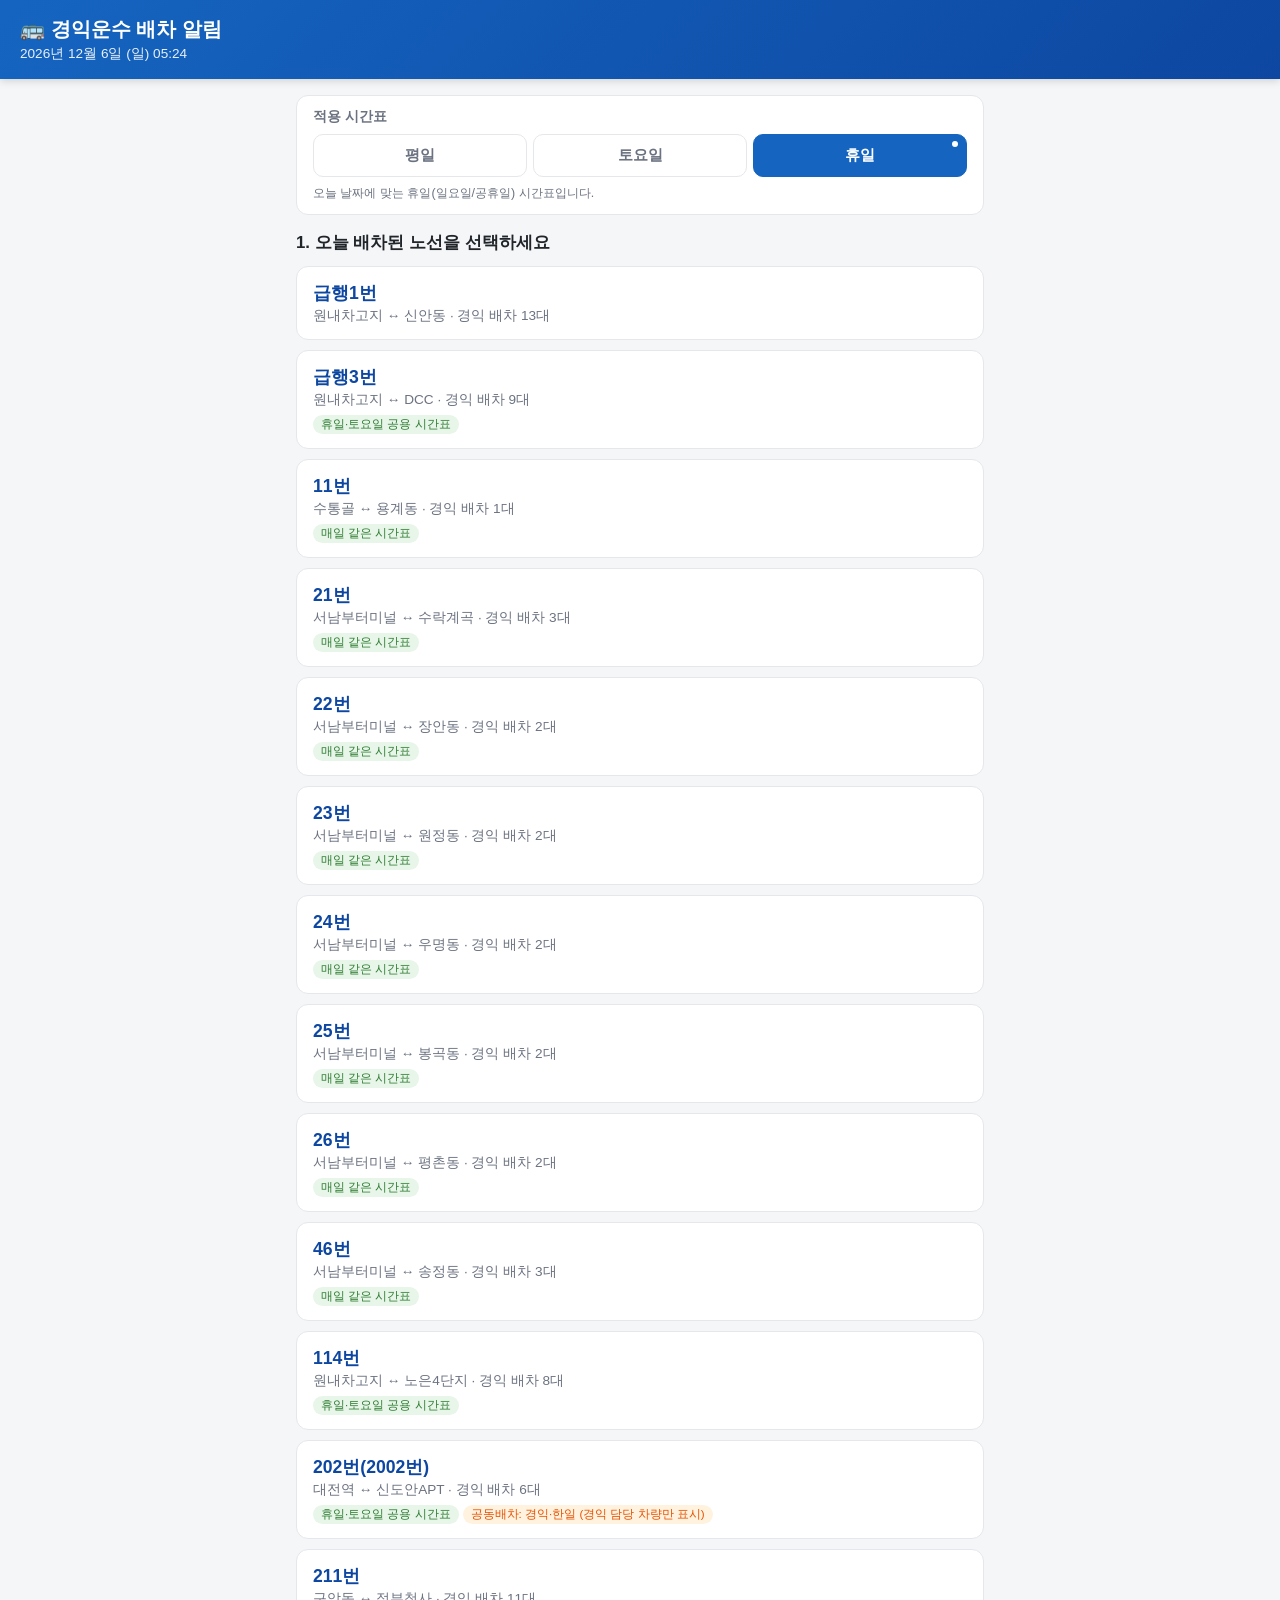
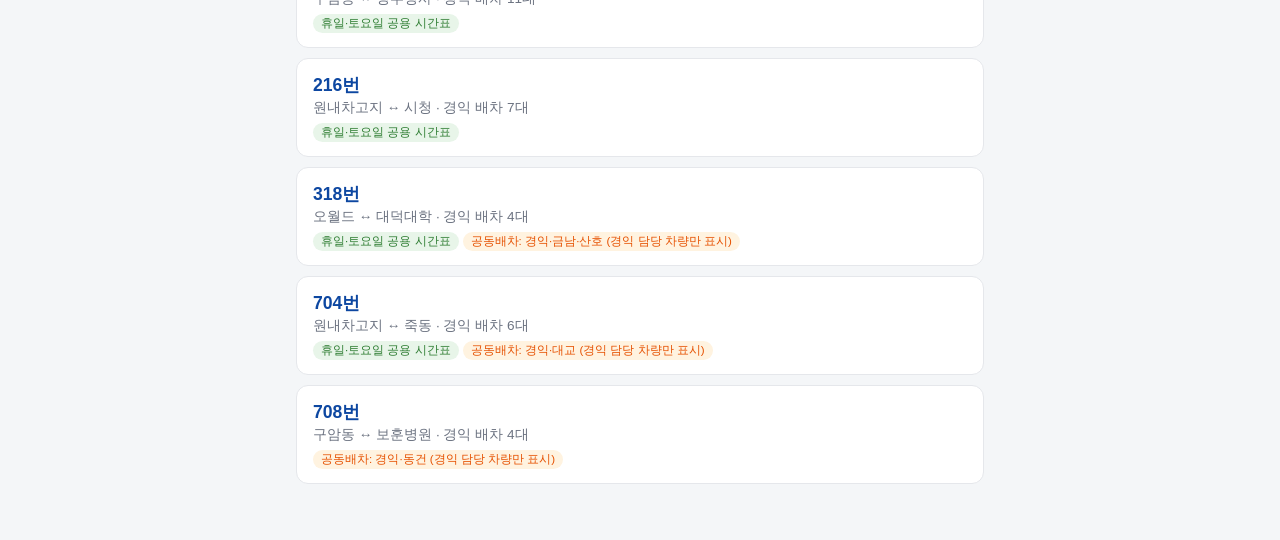
==== index.html @ 5cfe8cf1 "대시보드 뒤로가기를 순번 목록으로 변경 기존에는 배차 화면에서 뒤로 나가면 노선 목록으로 돌아가서 같은 노선의 다른 순번을 보려면 노선부터 다시 골라야 했음.  - 뒤로가기 시 같" ====
<!DOCTYPE html>
<html lang="ko">
<head>
<meta charset="UTF-8">
<meta name="viewport" content="width=device-width, initial-scale=1, maximum-scale=1, user-scalable=no, viewport-fit=cover">
<title>경익운수 배차 알림</title>
<meta name="theme-color" content="#1565C0">
<link rel="manifest" href="manifest.json">
<link rel="icon" href="icon-192.png">
<link rel="apple-touch-icon" href="icon-192.png">
<link rel="stylesheet" href="style.css">
</head>
<body>

<header class="topbar">
  <div class="topbar-title">🚌 경익운수 배차 알림</div>
  <div class="topbar-date" id="todayInfo">-</div>
  <button id="installBtn" class="install-btn hidden">📲 앱으로 설치</button>
</header>

<main id="app">

  <!-- 요일 구분 확인 바 -->
  <section class="daytype-bar" id="daytypeBar">
    <div class="daytype-current">적용 시간표</div>
    <div class="daytype-tabs" id="dayTabs">
      <button class="day-tab" data-day="weekday">평일</button>
      <button class="day-tab" data-day="saturday">토요일</button>
      <button class="day-tab" data-day="holiday">휴일</button>
    </div>
    <div class="daytype-note" id="dayNote"></div>
  </section>

  <!-- 1단계: 노선 선택 -->
  <section id="view-route" class="view">
    <h2>1. 오늘 배차된 노선을 선택하세요</h2>
    <div class="route-list" id="routeList"></div>
  </section>

  <!-- 2단계: 순번 선택 -->
  <section id="view-trip" class="view hidden">
    <button class="back-btn" id="backToRoute">← 노선 다시 선택</button>
    <h2 id="tripRouteTitle">2. 배차 순번(차번호)을 선택하세요</h2>
    <div class="trip-list" id="tripList"></div>
  </section>

  <!-- 3단계: 알림 대시보드 -->
  <section id="view-dashboard" class="view hidden">
    <button class="back-btn" id="backToRouteFromDash">← 순번 다시 선택</button>

    <div class="dash-header" id="dashHeader"></div>

    <div class="next-departure" id="nextDeparture">
      <div class="nd-label">다음 출발</div>
      <div class="nd-stop" id="ndStop">-</div>
      <div class="nd-time" id="ndTime">--:--</div>
      <div class="nd-countdown" id="ndCountdown">-</div>
    </div>

    <div class="alarm-controls">
      <label for="leadMinutes">몇 분 전에 알려드릴까요?</label>
      <select id="leadMinutes">
        <option value="5">5분 전</option>
        <option value="10" selected>10분 전</option>
        <option value="15">15분 전</option>
        <option value="20">20분 전</option>
        <option value="30">30분 전</option>
      </select>
      <label for="soundProfile" class="sound-label">알림음 종류 (바꾸면 바로 들려드려요)</label>
      <select id="soundProfile"></select>
      <button id="enableAlarmBtn" class="primary-btn">🔔 알림 켜기</button>
      <button id="testSoundBtn" class="secondary-btn">🔊 소리 테스트</button>
      <div class="alarm-status" id="alarmStatus">알림이 꺼져 있습니다</div>
      <div class="volume-hint">
        소리가 작으면 휴대폰 <strong>미디어 볼륨</strong>을 올려주세요.
        (아이폰은 측면 <strong>무음 스위치</strong>가 켜져 있으면 소리가 안 납니다)
      </div>
    </div>

    <h3>오늘의 전체 출발 시간표</h3>
    <ol class="schedule-list" id="scheduleList"></ol>

    <p class="disclaimer">
      ※ 이 알림은 이 화면(브라우저 탭)이 켜져 있는 동안 동작합니다. 화면이 꺼지거나 앱이 완전히 종료되면
      알림이 울리지 않을 수 있으니, 화면을 켜둔 채로 두거나 휴대폰 자체 알람을 보조 수단으로 함께 사용하세요.
    </p>
  </section>

</main>

<!-- 알람 발생 오버레이 -->
<div id="alarmOverlay" class="alarm-overlay hidden">
  <div class="alarm-box">
    <div class="alarm-icon">⏰</div>
    <div class="alarm-title" id="alarmTitle">출발 준비 시간입니다!</div>
    <div class="alarm-detail" id="alarmDetail"></div>
    <button id="dismissAlarmBtn" class="primary-btn">확인</button>
  </div>
</div>

<script src="schedule-data.js"></script>
<script src="app.js"></script>
</body>
</html>
---- style.css ----
:root {
  --primary: #1565C0;
  --primary-dark: #0D47A1;
  --accent: #FF6F00;
  --bg: #F4F6F8;
  --card-bg: #FFFFFF;
  --text: #212529;
  --muted: #6B7280;
  --border: #E5E7EB;
  --danger: #D32F2F;
  --success: #2E7D32;
}

* { box-sizing: border-box; }

body {
  margin: 0;
  font-family: "Malgun Gothic", "Apple SD Gothic Neo", Roboto, sans-serif;
  background: var(--bg);
  color: var(--text);
  padding-bottom: 40px;
}

.topbar {
  background: linear-gradient(135deg, var(--primary), var(--primary-dark));
  color: white;
  padding: 16px 20px calc(16px + env(safe-area-inset-top, 0px));
  padding-top: max(16px, env(safe-area-inset-top));
  position: sticky;
  top: 0;
  z-index: 10;
  box-shadow: 0 2px 8px rgba(0,0,0,0.15);
}

.topbar-title {
  font-size: 1.25rem;
  font-weight: 700;
}

.topbar-date {
  font-size: 0.85rem;
  opacity: 0.9;
  margin-top: 2px;
}

.install-btn {
  margin-top: 10px;
  background: white;
  color: var(--primary-dark);
  border: none;
  border-radius: 10px;
  padding: 8px 14px;
  font-size: 0.85rem;
  font-weight: 700;
  cursor: pointer;
}

.install-btn:active { background: #E3F2FD; }

main {
  max-width: 720px;
  margin: 0 auto;
  padding: 16px;
}

.daytype-bar {
  background: var(--card-bg);
  border: 1px solid var(--border);
  border-radius: 12px;
  padding: 12px 16px;
  margin-bottom: 16px;
  display: flex;
  flex-wrap: wrap;
  align-items: center;
  gap: 8px;
}

.daytype-current {
  width: 100%;
  font-size: 0.85rem;
  color: var(--muted);
  font-weight: 700;
}

.daytype-tabs {
  display: flex;
  gap: 6px;
  width: 100%;
}

.day-tab {
  flex: 1;
  padding: 10px 6px;
  border: 1.5px solid var(--border);
  background: var(--card-bg);
  color: var(--muted);
  border-radius: 10px;
  font-size: 0.95rem;
  font-weight: 700;
  cursor: pointer;
  position: relative;
}

.day-tab.active {
  background: var(--primary);
  border-color: var(--primary);
  color: #fff;
}

/* 오늘 날짜에 해당하는 요일에 점 표시 */
.day-tab.is-today::after {
  content: "";
  position: absolute;
  top: 6px;
  right: 8px;
  width: 6px;
  height: 6px;
  border-radius: 50%;
  background: var(--accent);
}

.day-tab.is-today.active::after { background: #fff; }

.daytype-note {
  width: 100%;
  font-size: 0.78rem;
  color: var(--muted);
  line-height: 1.4;
}

.daytype-note.warn {
  color: #E65100;
  font-weight: 700;
}

h2 {
  font-size: 1.05rem;
  margin: 8px 0 12px;
}

h3 {
  font-size: 1rem;
  margin: 24px 0 10px;
  color: var(--primary-dark);
}

.hidden { display: none !important; }

.back-btn {
  background: none;
  border: none;
  color: var(--primary);
  font-size: 0.9rem;
  padding: 6px 0;
  margin-bottom: 8px;
  cursor: pointer;
}

.route-list {
  display: flex;
  flex-direction: column;
  gap: 10px;
}

.route-card {
  background: var(--card-bg);
  border: 1px solid var(--border);
  border-radius: 12px;
  padding: 14px 16px;
  text-align: left;
  cursor: pointer;
  transition: transform 0.1s, box-shadow 0.1s;
}

.route-card:active {
  transform: scale(0.98);
}

.route-card .rc-name {
  font-size: 1.1rem;
  font-weight: 700;
  color: var(--primary-dark);
}

.route-card .rc-path {
  font-size: 0.85rem;
  color: var(--muted);
  margin-top: 2px;
}

.route-card .rc-daykind {
  display: inline-block;
  margin-top: 6px;
  margin-right: 4px;
  font-size: 0.72rem;
  background: #E8F5E9;
  color: #2E7D32;
  padding: 2px 8px;
  border-radius: 999px;
}

.dash-header .dh-kind {
  font-size: 0.78rem;
  opacity: 0.85;
}

.route-card .rc-joint {
  display: inline-block;
  margin-top: 6px;
  font-size: 0.72rem;
  background: #FFF3E0;
  color: #E65100;
  padding: 2px 8px;
  border-radius: 999px;
}

.trip-list {
  display: grid;
  grid-template-columns: repeat(auto-fill, minmax(140px, 1fr));
  gap: 10px;
}

.trip-card {
  background: var(--card-bg);
  border: 1px solid var(--border);
  border-radius: 12px;
  padding: 12px;
  text-align: center;
  cursor: pointer;
}

.trip-card:active { transform: scale(0.97); }

.trip-card.selected {
  border-color: var(--primary);
  border-width: 2px;
  background: #E3F2FD;
}

.trip-card.selected::before {
  content: "선택됨";
  display: block;
  font-size: 0.68rem;
  color: var(--primary);
  font-weight: 700;
  margin-bottom: 2px;
}

.trip-card .tc-num {
  font-size: 1.3rem;
  font-weight: 800;
  color: var(--primary);
}

.trip-card .tc-num::after {
  content: "번차";
  font-size: 0.7rem;
  font-weight: 400;
  color: var(--muted);
  margin-left: 3px;
}

.trip-card .tc-range {
  font-size: 0.78rem;
  color: var(--muted);
  margin-top: 4px;
}

.trip-card .tc-sub {
  display: inline-block;
  margin-top: 6px;
  font-size: 0.7rem;
  background: #E3F2FD;
  color: var(--primary-dark);
  padding: 2px 6px;
  border-radius: 6px;
}

.dash-header {
  background: linear-gradient(135deg, var(--primary), var(--primary-dark));
  color: white;
  border-radius: 14px;
  padding: 16px;
  margin-bottom: 16px;
}

.dash-header .dh-route {
  font-size: 1.2rem;
  font-weight: 800;
}

.dash-header .dh-sub {
  font-size: 0.85rem;
  opacity: 0.9;
  margin-top: 4px;
}

.next-departure {
  background: var(--card-bg);
  border: 2px solid var(--primary);
  border-radius: 14px;
  padding: 18px;
  text-align: center;
  margin-bottom: 16px;
}

.nd-label {
  font-size: 0.8rem;
  color: var(--muted);
}

.nd-stop {
  font-size: 1.1rem;
  font-weight: 700;
  margin-top: 4px;
}

.nd-time {
  font-size: 2.2rem;
  font-weight: 800;
  color: var(--primary-dark);
  margin-top: 2px;
}

.nd-countdown {
  font-size: 1rem;
  color: var(--accent);
  font-weight: 600;
  margin-top: 4px;
}

.alarm-controls {
  background: var(--card-bg);
  border: 1px solid var(--border);
  border-radius: 12px;
  padding: 14px 16px;
  display: flex;
  flex-wrap: wrap;
  align-items: center;
  gap: 10px;
  margin-bottom: 8px;
}

.alarm-controls label {
  font-size: 0.85rem;
  color: var(--muted);
  width: 100%;
}

.alarm-controls .sound-label { margin-top: 4px; }

#soundProfile {
  width: 100%;
  padding: 10px;
  border-radius: 8px;
  border: 1px solid var(--border);
  font-size: 0.95rem;
  background: var(--card-bg);
  color: var(--text);
}

.alarm-controls select {
  padding: 8px 10px;
  border-radius: 8px;
  border: 1px solid var(--border);
  font-size: 0.95rem;
}

.primary-btn {
  background: var(--primary);
  color: white;
  border: none;
  border-radius: 10px;
  padding: 10px 18px;
  font-size: 0.95rem;
  font-weight: 700;
  cursor: pointer;
}

.primary-btn:active { background: var(--primary-dark); }

.secondary-btn {
  background: var(--card-bg);
  color: var(--primary);
  border: 1.5px solid var(--primary);
  border-radius: 10px;
  padding: 10px 16px;
  font-size: 0.95rem;
  font-weight: 700;
  cursor: pointer;
}

.secondary-btn:active { background: #E3F2FD; }

.alarm-status {
  width: 100%;
  font-size: 0.8rem;
  color: var(--muted);
}

.alarm-status.on {
  color: var(--success);
  font-weight: 700;
}

.volume-hint {
  width: 100%;
  font-size: 0.78rem;
  color: var(--muted);
  line-height: 1.5;
  background: #FFF8E1;
  border-radius: 8px;
  padding: 8px 10px;
}

.volume-hint strong { color: var(--accent); }

.schedule-list {
  list-style: none;
  padding: 0;
  margin: 0;
  background: var(--card-bg);
  border: 1px solid var(--border);
  border-radius: 12px;
  overflow: hidden;
}

.schedule-list li {
  display: flex;
  align-items: center;
  justify-content: space-between;
  padding: 12px 16px;
  border-bottom: 1px solid var(--border);
  font-size: 0.95rem;
}

.schedule-list li:last-child { border-bottom: none; }

.schedule-list li.past {
  opacity: 0.4;
  text-decoration: line-through;
}

.schedule-list li.next {
  background: #E3F2FD;
  font-weight: 700;
}

.sl-stop {
  color: var(--text);
}

.sl-note {
  font-size: 0.72rem;
  color: var(--muted);
  margin-left: 6px;
}

.sl-time {
  font-weight: 700;
  color: var(--primary-dark);
}

.disclaimer {
  font-size: 0.75rem;
  color: var(--muted);
  margin-top: 18px;
  line-height: 1.5;
}

.alarm-overlay {
  position: fixed;
  inset: 0;
  background: rgba(211, 47, 47, 0.96);
  z-index: 100;
  display: flex;
  align-items: center;
  justify-content: center;
  animation: flash 1s infinite;
}

@keyframes flash {
  0%, 100% { background: rgba(211, 47, 47, 0.96); }
  50% { background: rgba(255, 111, 0, 0.96); }
}

.alarm-box {
  background: white;
  border-radius: 20px;
  padding: 32px 24px;
  text-align: center;
  max-width: 90%;
  width: 360px;
}

.alarm-icon { font-size: 3.5rem; }

.alarm-title {
  font-size: 1.3rem;
  font-weight: 800;
  color: var(--danger);
  margin: 10px 0;
}

.alarm-detail {
  font-size: 1.1rem;
  margin-bottom: 20px;
}

@media (prefers-color-scheme: dark) {
  :root {
    --bg: #121417;
    --card-bg: #1E2126;
    --text: #F1F3F5;
    --muted: #9AA3AD;
    --border: #2D3238;
  }
  .route-card .rc-joint { background: #3A2A12; color: #FFB74D; }
  .route-card .rc-daykind { background: #16301B; color: #A5D6A7; }
  .trip-card .tc-sub { background: #10304F; color: #90CAF9; }
  .trip-card.selected { background: #10304F; }
  .next-departure { border-color: #64B5F6; }
  .schedule-list li.next { background: #10304F; }
  .secondary-btn:active { background: #10304F; }
  .volume-hint { background: #3A2A12; }
  .daytype-note.warn { color: #FFB74D; }
}
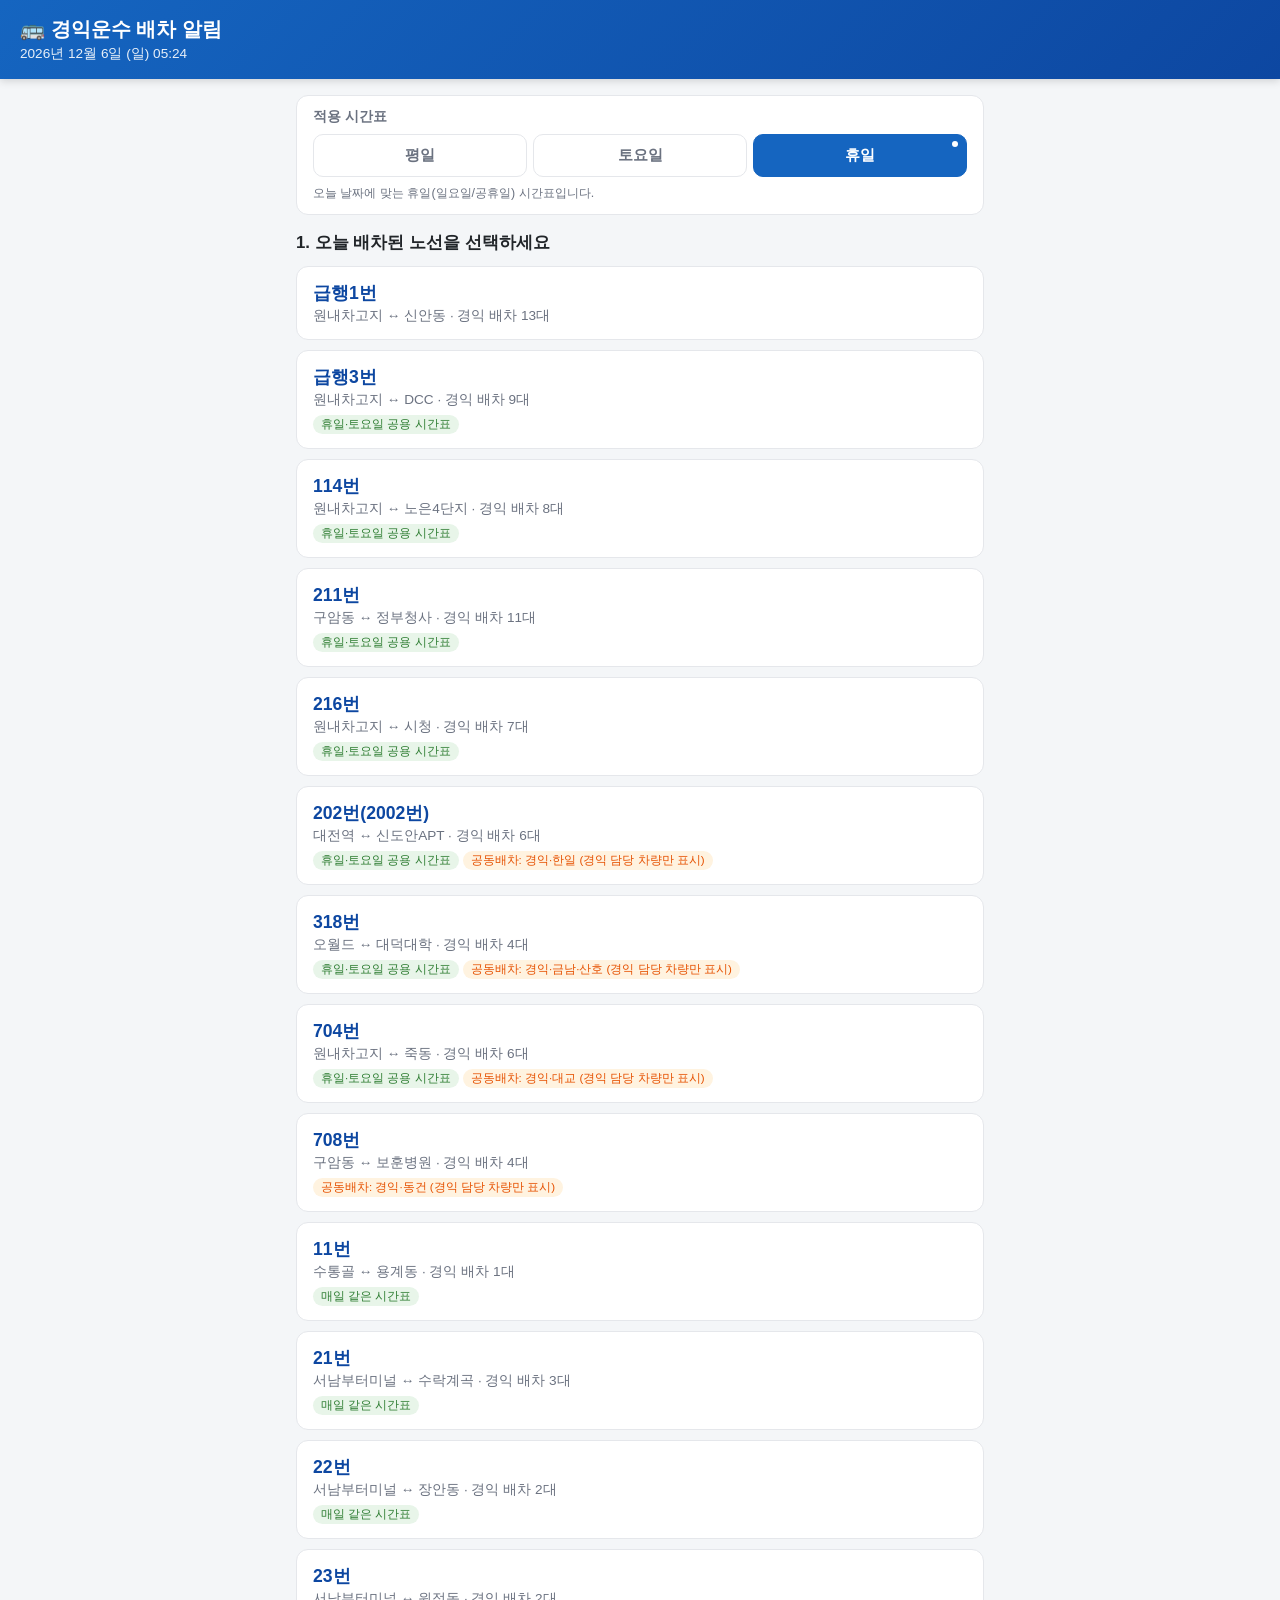
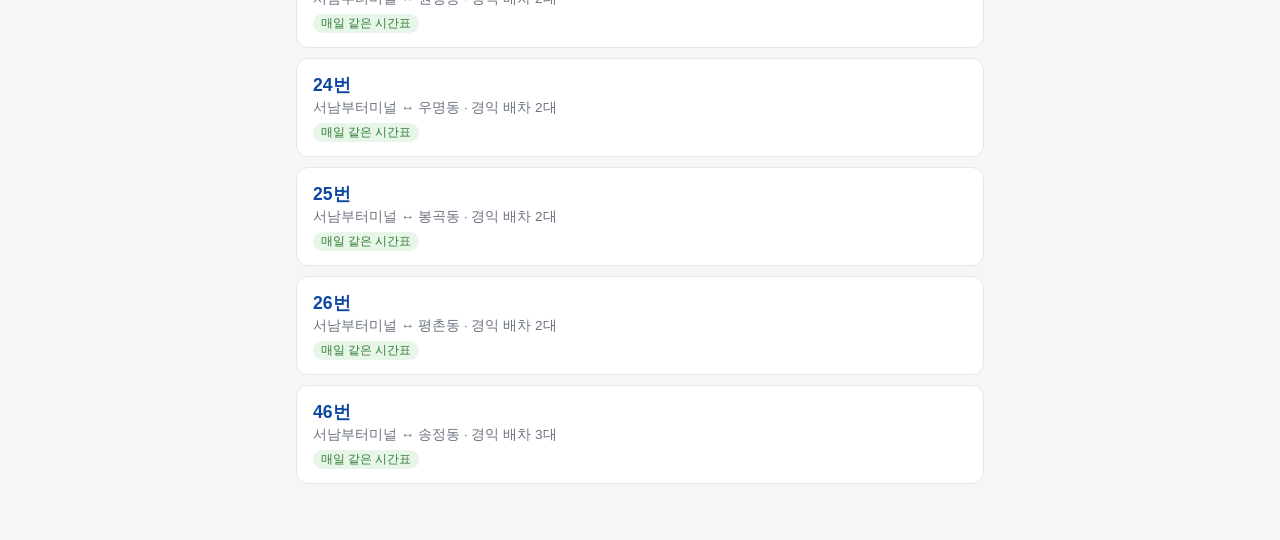
==== commit 935dae8e: "2026 추석 특별 시간표 추가 (9/24~9/26 자동 적용) - special-data.js: 2026추석시간표.xlsx에서 경익 운행 편만 추림   (202·318·708번 " ====
--- a/index.html
+++ b/index.html
@@ -28,6 +28,7 @@
       <button class="day-tab" data-day="saturday">토요일</button>
       <button class="day-tab" data-day="holiday">휴일</button>
     </div>
+    <div class="special-tabs hidden" id="specialTabs"></div>
     <div class="daytype-note" id="dayNote"></div>
   </section>
 
@@ -58,23 +59,50 @@
     </div>
 
     <div class="alarm-controls">
-      <label for="leadMinutes">몇 분 전에 알려드릴까요?</label>
-      <select id="leadMinutes">
-        <option value="5">5분 전</option>
-        <option value="10" selected>10분 전</option>
-        <option value="15">15분 전</option>
-        <option value="20">20분 전</option>
-        <option value="30">30분 전</option>
-      </select>
+      <label for="untilStop">어디까지 운행하시나요? (근무 종료 시점)</label>
+      <select id="untilStop"></select>
+      <div class="until-hint" id="untilHint"></div>
+
+      <div id="globalLeadBox" class="lead-block">
+        <label>몇 분 전에 알려드릴까요? <span class="label-sub">(여러 개 고를 수 있어요)</span></label>
+        <div class="lead-options" id="leadOptions">
+          <label class="lead-chip"><input type="checkbox" value="30"><span>30분 전</span></label>
+          <label class="lead-chip"><input type="checkbox" value="20"><span>20분 전</span></label>
+          <label class="lead-chip"><input type="checkbox" value="15"><span>15분 전</span></label>
+          <label class="lead-chip"><input type="checkbox" value="10" checked><span>10분 전</span></label>
+          <label class="lead-chip"><input type="checkbox" value="5"><span>5분 전</span></label>
+        </div>
+        <div class="lead-hint" id="leadHint"></div>
+      </div>
+
+      <label class="perstop-toggle">
+        <input type="checkbox" id="perStopChk">
+        <span>출발지마다 다르게 설정하기</span>
+      </label>
+      <div id="perStopArea" class="hidden"></div>
       <label for="soundProfile" class="sound-label">알림음 종류 (바꾸면 바로 들려드려요)</label>
       <select id="soundProfile"></select>
-      <button id="enableAlarmBtn" class="primary-btn">🔔 알림 켜기</button>
+      <div class="alarm-toggle">
+        <button id="alarmOnBtn" class="alarm-btn on-btn">🔔 알림 켜기</button>
+        <button id="alarmOffBtn" class="alarm-btn off-btn">🔕 알림 끄기</button>
+      </div>
       <button id="testSoundBtn" class="secondary-btn">🔊 소리 테스트</button>
       <div class="alarm-status" id="alarmStatus">알림이 꺼져 있습니다</div>
       <div class="volume-hint">
         소리가 작으면 휴대폰 <strong>미디어 볼륨</strong>을 올려주세요.
         (아이폰은 측면 <strong>무음 스위치</strong>가 켜져 있으면 소리가 안 납니다)
       </div>
+    </div>
+
+    <div class="alarm-controls calendar-box">
+      <div class="cal-title">📅 폰 캘린더에 등록 (화면 꺼져도 알림)</div>
+      <p class="cal-desc">
+        위 알림은 이 화면이 켜져 있어야 울립니다.
+        <strong>화면을 꺼두거나 앱을 닫아도 확실히 받으시려면</strong> 아래 버튼으로
+        오늘 출발 시간을 휴대폰 캘린더에 등록하세요. 폰이 알아서 알려줍니다.
+      </p>
+      <button id="exportIcsBtn" class="primary-btn">📅 오늘 출발시간 캘린더에 등록</button>
+      <div class="alarm-status" id="icsStatus"></div>
     </div>
 
     <h3>오늘의 전체 출발 시간표</h3>
@@ -99,6 +127,7 @@
 </div>
 
 <script src="schedule-data.js"></script>
+<script src="special-data.js"></script>
 <script src="app.js"></script>
 </body>
 </html>
--- a/style.css
+++ b/style.css
@@ -349,6 +349,140 @@
 
 .alarm-controls .sound-label { margin-top: 4px; }
 
+.lead-options {
+  display: flex;
+  flex-wrap: wrap;
+  gap: 8px;
+  width: 100%;
+}
+
+.lead-chip {
+  flex: 1 1 auto;
+  min-width: 84px;
+  width: auto !important;
+  margin: 0;
+  cursor: pointer;
+}
+
+.lead-chip input { display: none; }
+
+.lead-chip span {
+  display: block;
+  text-align: center;
+  padding: 10px 6px;
+  border: 1.5px solid var(--border);
+  border-radius: 10px;
+  font-size: 0.9rem;
+  font-weight: 700;
+  color: var(--muted);
+  background: var(--card-bg);
+}
+
+.lead-chip input:checked + span {
+  background: var(--primary);
+  border-color: var(--primary);
+  color: #fff;
+}
+
+.label-sub {
+  font-weight: 400;
+  font-size: 0.78rem;
+}
+
+.lead-hint {
+  width: 100%;
+  font-size: 0.78rem;
+  color: var(--muted);
+  line-height: 1.5;
+}
+
+.lead-block { width: 100%; }
+
+.perstop-toggle {
+  display: flex !important;
+  align-items: center;
+  gap: 8px;
+  width: 100%;
+  font-size: 0.85rem;
+  color: var(--text) !important;
+  cursor: pointer;
+  padding: 8px 0;
+}
+
+.perstop-toggle input { width: 18px; height: 18px; flex: none; }
+
+#perStopArea { width: 100%; }
+
+.stop-group {
+  border: 1px solid var(--border);
+  border-radius: 10px;
+  padding: 12px;
+  margin-bottom: 10px;
+  background: var(--card-bg);
+}
+
+.stop-group .stop-name {
+  font-size: 0.9rem;
+  font-weight: 700;
+  color: var(--primary-dark);
+  margin-bottom: 8px;
+}
+
+.stop-group .stop-name .stop-count {
+  font-weight: 400;
+  font-size: 0.78rem;
+  color: var(--muted);
+  margin-left: 6px;
+}
+
+.lead-hint.warn { color: var(--danger); font-weight: 700; }
+
+.until-hint {
+  width: 100%;
+  font-size: 0.78rem;
+  color: var(--muted);
+  line-height: 1.5;
+}
+
+#untilStop {
+  width: 100%;
+  padding: 10px;
+  border-radius: 8px;
+  border: 1px solid var(--border);
+  font-size: 0.95rem;
+  background: var(--card-bg);
+  color: var(--text);
+}
+
+/* 근무 종료 이후 구간은 알림이 없다는 것을 눈으로 알 수 있게 */
+.schedule-list li.after-shift {
+  opacity: 0.45;
+}
+
+.schedule-list li.shift-end {
+  border-bottom: 2px solid var(--accent);
+}
+
+/* 차고지가 아니라 중간에서 출발하는 편 — 잘못 찾아가지 않도록 눈에 띄게 */
+.sl-mid {
+  display: inline-block;
+  font-size: 0.68rem;
+  font-weight: 700;
+  color: #fff;
+  background: var(--accent);
+  padding: 1px 7px;
+  border-radius: 999px;
+  margin-left: 6px;
+}
+
+.schedule-list li.mid-start .sl-stop { font-weight: 700; }
+
+.sl-noalarm {
+  font-size: 0.68rem;
+  color: var(--muted);
+  margin-left: 6px;
+}
+
 #soundProfile {
   width: 100%;
   padding: 10px;
@@ -392,15 +526,59 @@
 
 .secondary-btn:active { background: #E3F2FD; }
 
+/* 알림이 켜졌는지 꺼졌는지 한눈에 보이도록 배경색까지 바꾼다 */
 .alarm-status {
   width: 100%;
-  font-size: 0.8rem;
-  color: var(--muted);
+  font-size: 0.88rem;
+  font-weight: 700;
+  color: var(--muted);
+  background: #ECEFF1;
+  padding: 11px 13px;
+  border-radius: 10px;
+  line-height: 1.5;
 }
 
 .alarm-status.on {
-  color: var(--success);
-  font-weight: 700;
+  color: #1B5E20;
+  background: #D9F0DB;
+}
+
+/* 켜기·끄기 버튼을 나란히 두고, 지금 상태인 쪽을 칠해서 보여준다 */
+.alarm-toggle {
+  display: flex;
+  gap: 8px;
+  width: 100%;
+}
+
+.alarm-btn {
+  flex: 1;
+  padding: 14px 8px;
+  border: 2px solid var(--border);
+  background: var(--card-bg);
+  color: var(--muted);
+  border-radius: 10px;
+  font-size: 1rem;
+  font-weight: 700;
+  cursor: pointer;
+}
+
+/* 지금 켜져 있음 */
+.alarm-btn.on-btn.active {
+  background: var(--success);
+  border-color: var(--success);
+  color: #fff;
+}
+
+/* 지금 꺼져 있음 */
+.alarm-btn.off-btn.active {
+  background: #546E7A;
+  border-color: #546E7A;
+  color: #fff;
+}
+
+/* 선택되지 않은 쪽을 눌렀을 때 */
+.alarm-btn:not(.active):active {
+  background: #ECEFF1;
 }
 
 .volume-hint {
@@ -414,6 +592,33 @@
 }
 
 .volume-hint strong { color: var(--accent); }
+
+.calendar-box {
+  border-color: var(--success);
+  margin-top: 10px;
+}
+
+.calendar-box .cal-title {
+  width: 100%;
+  font-weight: 700;
+  color: var(--success);
+  font-size: 0.95rem;
+}
+
+.calendar-box .cal-desc {
+  width: 100%;
+  margin: 0;
+  font-size: 0.8rem;
+  color: var(--muted);
+  line-height: 1.5;
+}
+
+.calendar-box .primary-btn {
+  background: var(--success);
+  width: 100%;
+}
+
+.calendar-box .primary-btn:active { background: #1B5E20; }
 
 .schedule-list {
   list-style: none;
@@ -525,3 +730,23 @@
   .volume-hint { background: #3A2A12; }
   .daytype-note.warn { color: #FFB74D; }
 }
+
+/* ---- 명절 특별 시간표 탭 ---- */
+.special-tabs {
+  width: 100%;
+  display: flex;
+  flex-direction: column;
+  gap: 6px;
+  padding-top: 10px;
+  border-top: 1px dashed var(--border);
+}
+.special-tabs.hidden { display: none; }
+.sp-title { font-size: 0.85rem; font-weight: 700; color: #B26A00; }
+.sp-tabs { display: flex; gap: 6px; }
+.day-tab.sp-tab { border-color: #F0C88A; color: #8A5200; }
+.day-tab.sp-tab.active { background: #E65100; border-color: #E65100; color: #fff; }
+@media (prefers-color-scheme: dark) {
+  .sp-title { color: #FFB74D; }
+  .day-tab.sp-tab { border-color: #5C441A; color: #FFB74D; }
+  .day-tab.sp-tab.active { background: #E65100; border-color: #E65100; color: #fff; }
+}
